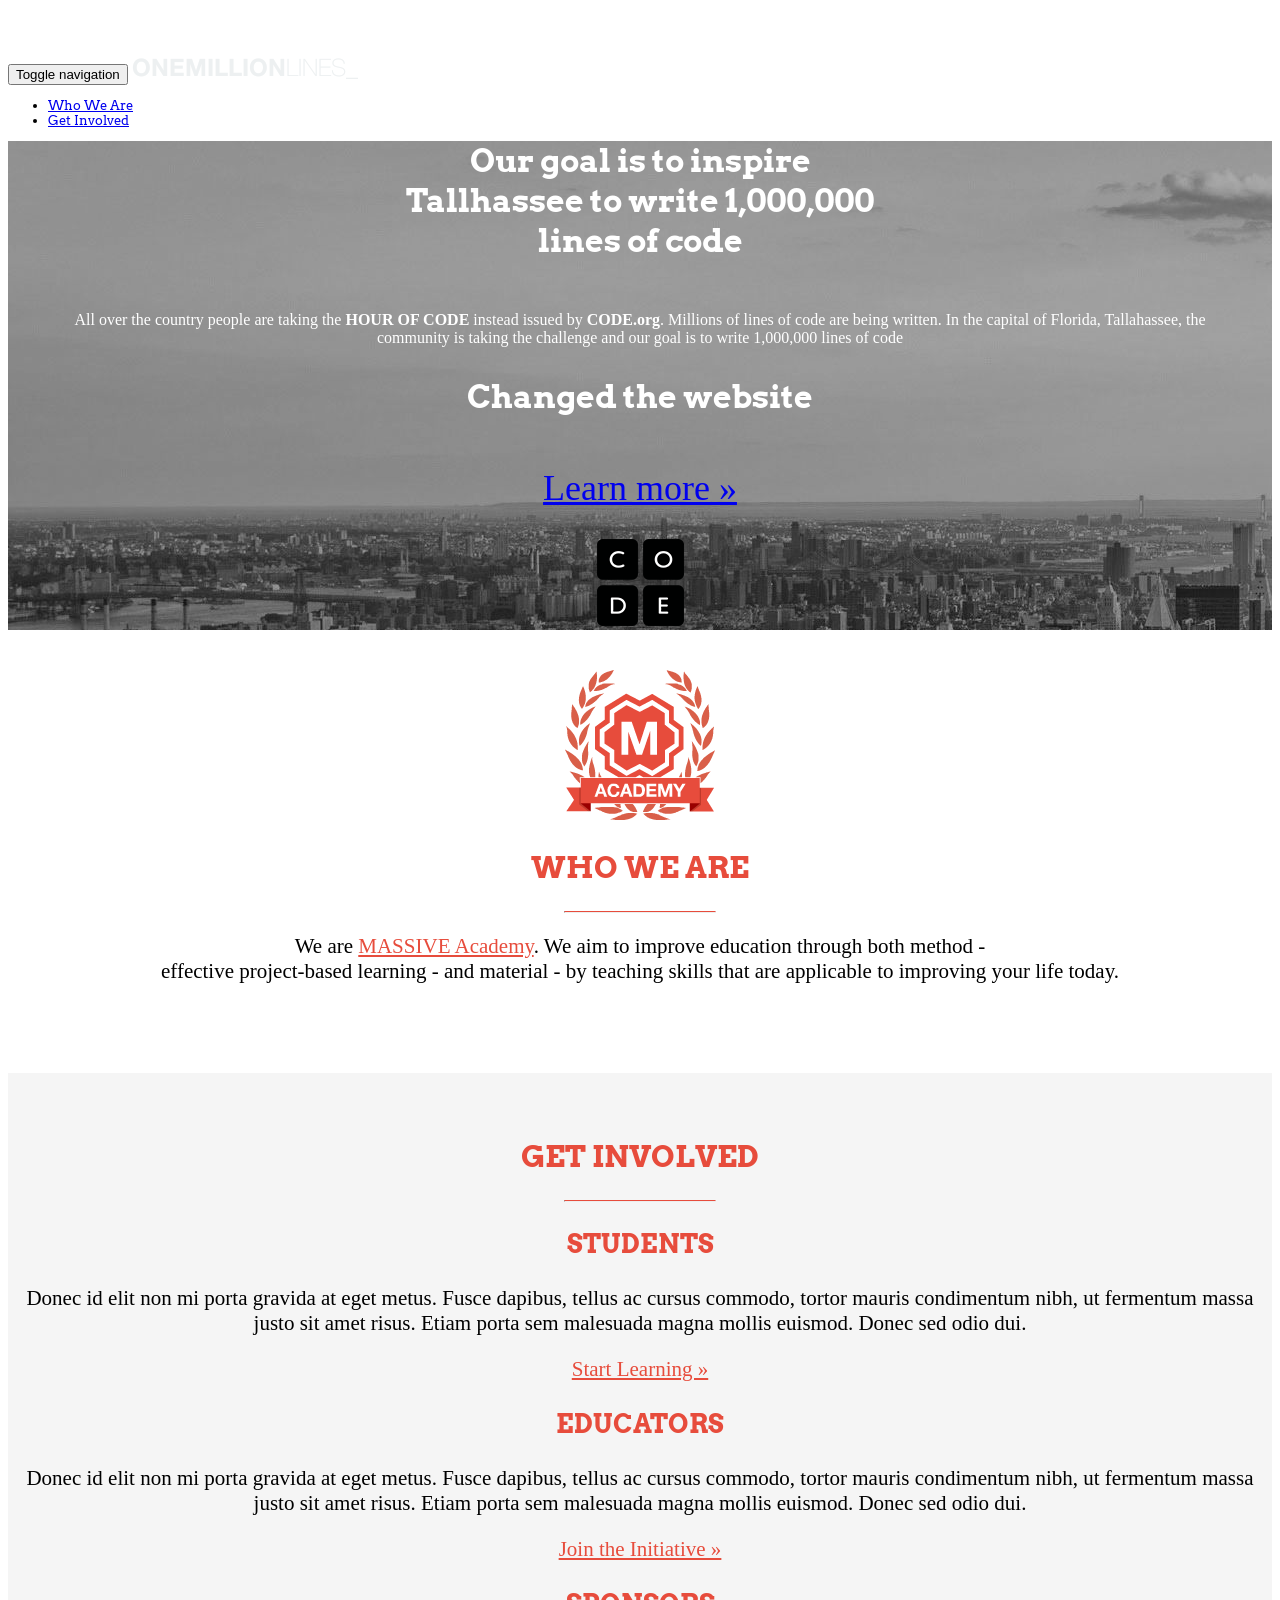
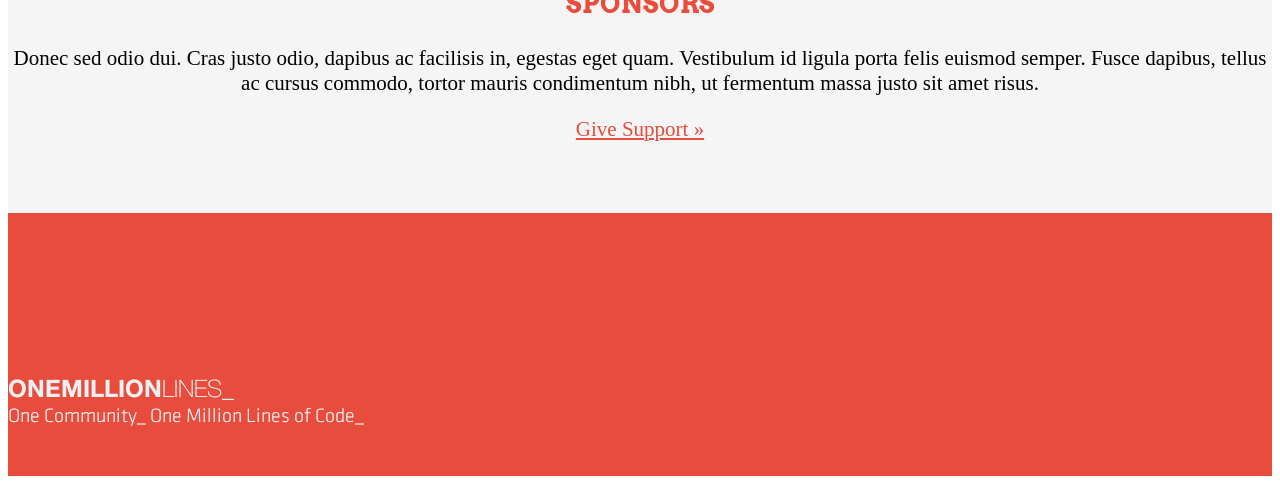
==== index.html @ 9325d583 "Changes" ====
<!DOCTYPE html>
<html lang="en">
  <head>
    <meta charset="utf-8">
    <meta http-equiv="X-UA-Compatible" content="IE=edge">
    <meta name="viewport" content="width=device-width, initial-scale=1">
    <meta name="description" content="">
    <meta name="author" content="">
    <link rel="icon" href="../../favicon.ico">

    <title>One Million Lines</title>

    <!--Google Argo Font and font awesome-->
    <link href='http://fonts.googleapis.com/css?family=Arvo' rel='stylesheet' type='text/css'>
    <link rel="stylesheet" href="fonts/font-awesome/css/font-awesome.min.css">

    <!-- Bootstrap core CSS -->
    <link href="css/bootstrap.min.css" rel="stylesheet">

    <!-- Custom styles for this template -->
    <link href="css/custom.css" rel="stylesheet">

    <!-- Just for debugging purposes. Don't actually copy these 2 lines! -->
    <!--[if lt IE 9]><script src="../../assets/js/ie8-responsive-file-warning.js"></script><![endif]-->
    <script src="../../assets/js/ie-emulation-modes-warning.js"></script>

    <!-- HTML5 shim and Respond.js for IE8 support of HTML5 elements and media queries -->
    <!--[if lt IE 9]>
      <script src="https://oss.maxcdn.com/html5shiv/3.7.2/html5shiv.min.js"></script>
      <script src="https://oss.maxcdn.com/respond/1.4.2/respond.min.js"></script>
    <![endif]-->
  </head>

  <body>

    <nav class="navbar navbar-inverse navbar-fixed-top" role="navigation">
      <div class="container">
        <div class="navbar-header">
          <button type="button" class="navbar-toggle collapsed" data-toggle="collapse" data-target="#navbar" aria-expanded="false" aria-controls="navbar">
            <span class="sr-only">Toggle navigation</span>
            <span class="icon-bar"></span>
            <span class="icon-bar"></span>
            <span class="icon-bar"></span>
          </button>
          <a class="navbar-brand" href="#"><img src="first-site-lesson-15/images/top_logo.png" alt="One Million Lines" title="One Million Lines"></a></div>
        <div id="navbar" class="collapse navbar-collapse">
          <ul class="nav navbar-nav navbar-right">
            <li><a href="#who">Who We Are</a></li>
            <li><a href="#get-involved">Get Involved</a></li>
          </ul>
        </div><!--/.nav-collapse -->
      </div>
    </nav>


    <!-- Main jumbotron for a primary marketing message or call to action -->
    <div class="jumbotron">
      <div class="container">
        <h1>Our goal is to inspire <br> Tallhassee to write 1,000,000<br>lines of code</h1>
        <p>All over the country people are taking the <strong>HOUR OF CODE</strong> instead issued by <strong>CODE.org</strong>. Millions of lines of code are being written. 
        In the capital of Florida, Tallahassee, the community is taking the challenge and our goal is to write 1,000,000 lines of code</p>
        <h1>Changed the website</h1>
        <p><a class="btn btn-danger btn-lg" href="#" role="button">Learn more &raquo;</a></p>
        <img src="first-site-lesson-15/images/code.png" title="Code.org logo" alt="Code.org">
      </div>
    </div>
    
    <div id="who">
       <div class="container homepage">
          <img src="first-site-lesson-15/images/academy_brand_med.png" title="MASSIVE Academy" alt="MASSIVE Academy">
          <h2>Who We Are</h2>
          <hr>
          <p>We are <a href="http://www.massiveacademy.us" target="_blank">MASSIVE Academy</a>. We aim to improve education through both method - <br>
          effective project-based learning - and material - by teaching skills that are applicable to improving your life today.</p>
      </div><br />
    </div>

	<div id="get-involved">
        <div class="container homepage">
              <h2>Get Involved</h2>
              <hr>
              <div class="row">
                <div class="col-md-4">
                  <span class="fa-stack fa-4x">
                  <i class="fa fa-circle fa-stack-2x"></i>
                  <i class="fa fa-user fa-stack-1x fa-inverse"></i>
                  </span>
                  <h3>Students</h3>
                  <p>Donec id elit non mi porta gravida at eget metus. Fusce dapibus, tellus ac cursus commodo, tortor mauris condimentum nibh, ut fermentum massa justo sit amet risus. Etiam porta sem malesuada magna mollis euismod. Donec sed odio dui. </p>
                  <p><a class="btn btn-default" href="#" role="button">Start Learning &raquo;</a></p>
                </div>
                <div class="col-md-4">
                <span class="fa-stack fa-4x">
                  <i class="fa fa-circle fa-stack-2x"></i>
                  <i class="fa fa-pencil fa-stack-1x fa-inverse"></i>
                  </span>
                  <h3>Educators</h3>
                  <p>Donec id elit non mi porta gravida at eget metus. Fusce dapibus, tellus ac cursus commodo, tortor mauris condimentum nibh, ut fermentum massa justo sit amet risus. Etiam porta sem malesuada magna mollis euismod. Donec sed odio dui. </p>
                  <p><a class="btn btn-default" href="#" role="button">Join the Initiative &raquo;</a></p>
               </div>
                <div class="col-md-4">
                <span class="fa-stack fa-4x">
                  <i class="fa fa-circle fa-stack-2x"></i>
                  <i class="fa fa-money fa-stack-1x fa-inverse"></i>
                  </span>
                  <h3>Sponsors</h3>
                  <p>Donec sed odio dui. Cras justo odio, dapibus ac facilisis in, egestas eget quam. Vestibulum id ligula porta felis euismod semper. Fusce dapibus, tellus ac cursus commodo, tortor mauris condimentum nibh, ut fermentum massa justo sit amet risus.</p>
                  <p><a class="btn btn-default" href="https://docs.google.com/forms/d/1rp9CtrDLzW8IUESsb8hupRP30lkW1FN0xfxFFF-8l28/viewform?usp=send_form"  target="_blank" role="button">Give Support &raquo;</a></p>
                </div>
              </div>
          </div> <!-- /container -->
      </div><!--get involved -->

      <footer>
          <div class ="container">
            <p><img src="first-site-lesson-15/images/one_million_bottom_brand.png" alt="One Community_ One Million Lines_"></p>
          </div>
      </footer>


    <!-- Bootstrap core JavaScript
    ================================================== -->
    <!-- Placed at the end of the document so the pages load faster -->
    <script src="https://ajax.googleapis.com/ajax/libs/jquery/1.11.1/jquery.min.js"></script>
    <script src="js/bootstrap.min.js"></script>
    <!-- IE10 viewport hack for Surface/desktop Windows 8 bug -->
    <script src="../../assets/js/ie10-viewport-bug-workaround.js"></script>
  </body>
</html>
---- css/custom.css ----
/* Move down content because we have a fixed navbar that is 50px tall */
body {
 	 padding-top: 50px;
}

#get-involved {
  background-color: #f5f5f5;
}

.jumbotron {
	color: white;
	text-align:center;
	background-image: url("../first-site-lesson-15/images/hero_image.jpg");
}

ul.nav, .jumbotron h1 {
	font-family: 'Arvo', courier, serif;
}

ul.nav{
	font-size: 13px;
}

.jumbotron h1{
	margin-top: 0px;
	margin-bottom: 50px;	
}

.jumbotron p{
	font-weight: 100;
	margin-bottom: 30px;
	padding: 0 50px;	
}

.btn-lg {
	font-size: 36px;
}

.homepage {
  text-align: center;
  padding-bottom: 50px;
  padding-top: 40px
}

.homepage h2, .homepage h3{
	text-transform:uppercase;
	font-family: 'Arvo', courier, serif;
	color: #e74c3c;
}

.homepage h2{
	font-size: 30px;
}

.homepage h3{
	font-size: 26px;
}

.homepage p{
	font-size: 21px;
	font-weight: 300;	
}

.homepage a {
	color: #e74c3c;	
}

.homepage hr {
	border-top: 1px solid #e74c3c;	
	width: 150px;
	margin-top: 15px;
}

.homepage a:hover {
  color: #e74c3c;
  text-decoration: none;
  opacity: .8;
}

footer {
  background-color: #e74c3c;
  padding-top: 150px;
  padding-bottom: 30px;
}

/* Responsive Styling */
@media (max-width: 1199px) {
  .jumbotron h1 {
    font-size: 56px;
    padding: 30px;
  }
}
@media (max-width: 991px) {
  .jumbotron h1 {
    font-size: 44px;
  }
  .jumbotron p {
    padding: 0 10px;
  }
  #get-involved .col-md-4 {
    padding-top: 20px;
    padding-bottom: 20px;
  }
}
@media (max-width: 767px) {
  .jumbotron h1 {
    font-size: 24px;
  }
  .jumbotron p {
    font-size: 16px;
    padding: 0;
  }
  .btn-lg {
    font-size: 18px;
  }
  .homepage p {
    font-size: 18px;
  }
  footer img {
    width: 80%;
  }
}
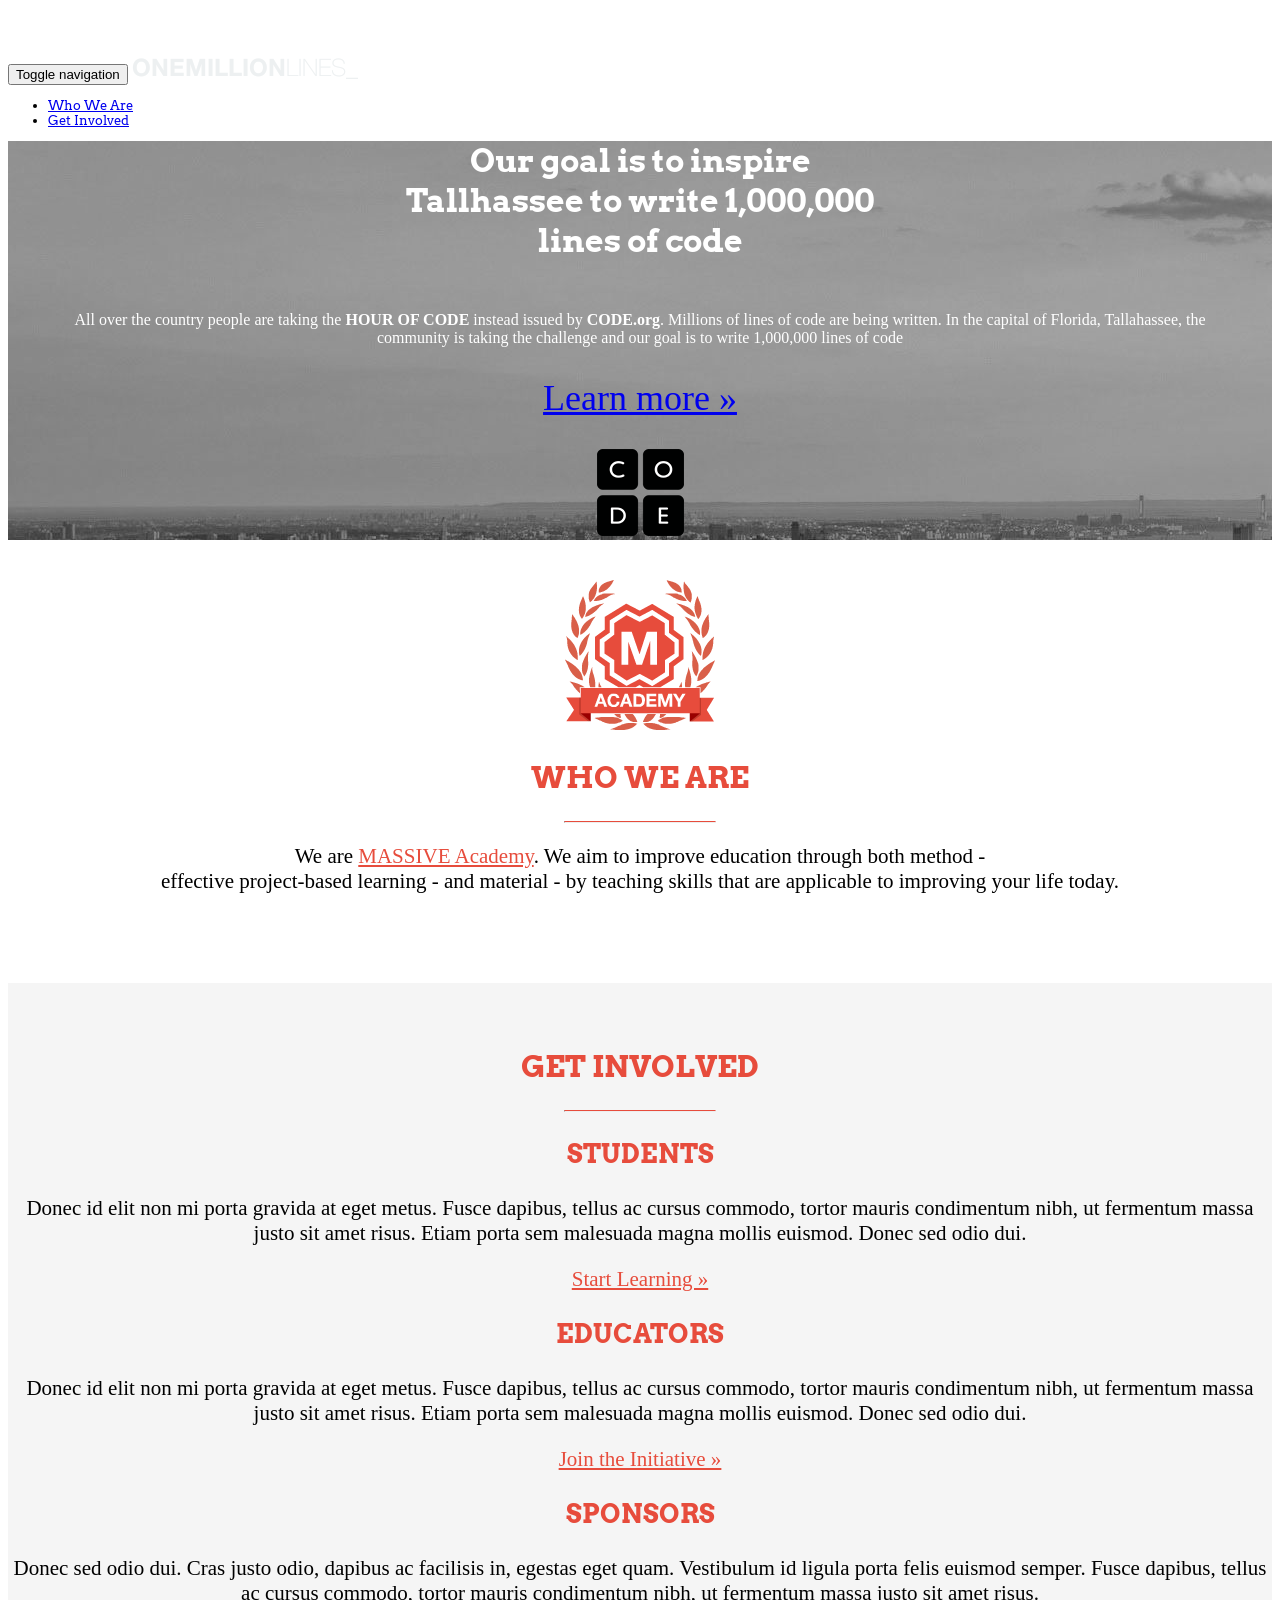
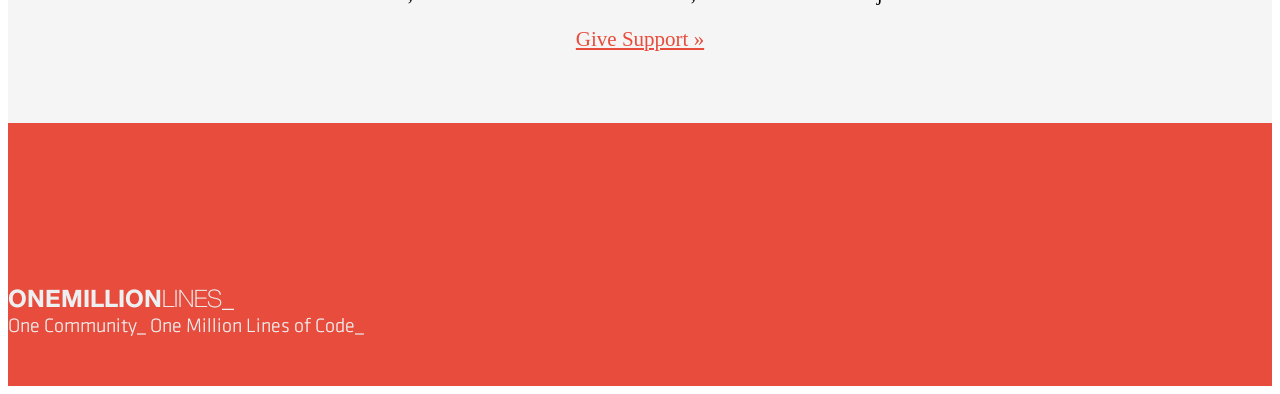
==== commit 1871b993: "Back to Before" ====
--- a/index.html
+++ b/index.html
@@ -60,7 +60,6 @@
         <h1>Our goal is to inspire <br> Tallhassee to write 1,000,000<br>lines of code</h1>
         <p>All over the country people are taking the <strong>HOUR OF CODE</strong> instead issued by <strong>CODE.org</strong>. Millions of lines of code are being written. 
         In the capital of Florida, Tallahassee, the community is taking the challenge and our goal is to write 1,000,000 lines of code</p>
-        <h1>Changed the website</h1>
         <p><a class="btn btn-danger btn-lg" href="#" role="button">Learn more &raquo;</a></p>
         <img src="first-site-lesson-15/images/code.png" title="Code.org logo" alt="Code.org">
       </div>
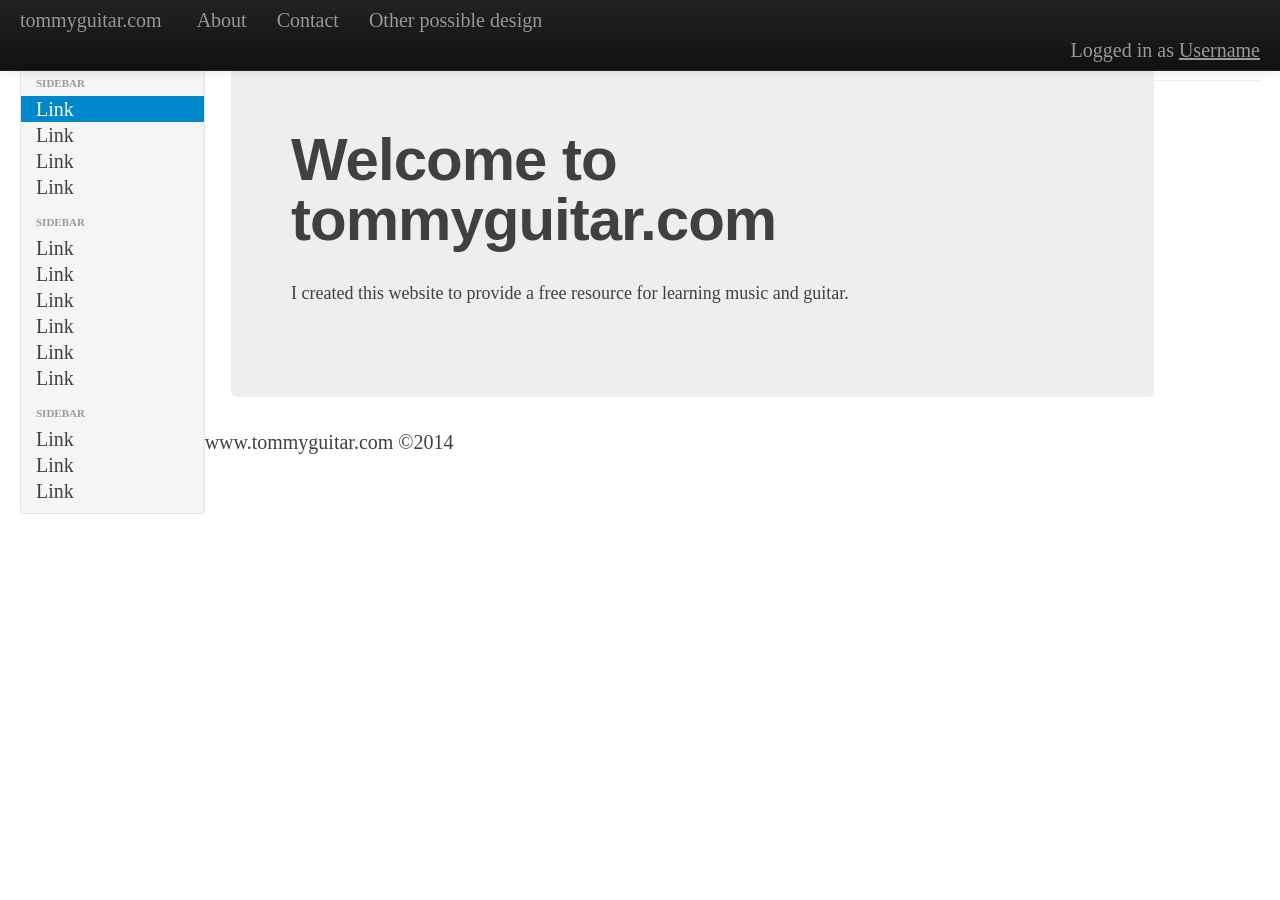
==== commit 3a352cb2: "changed to html to see if it will load" ====
--- a/index.html
+++ b/index.html
@@ -3,127 +3,166 @@
 <html lang="en">
   <head>
     <meta charset="utf-8">
-    <meta http-equiv="X-UA-Compatible" content="IE=edge">
-    <meta name="viewport" content="width=device-width, initial-scale=1">
+    <title>Tommy Guitar</title>
+    <meta name="viewport" content="width=device-width, initial-scale=1.0">
     <meta name="description" content="">
     <meta name="author" content="">
-    <link rel="icon" href="../../favicon.ico">
 
-    <title>One Million Lines</title>
-
-    <!--Google Argo Font and font awesome-->
-    <link href='http://fonts.googleapis.com/css?family=Arvo' rel='stylesheet' type='text/css'>
-    <link rel="stylesheet" href="fonts/font-awesome/css/font-awesome.min.css">
-
-    <!-- Bootstrap core CSS -->
-    <link href="css/bootstrap.min.css" rel="stylesheet">
-
-    <!-- Custom styles for this template -->
+    <!-- Le styles -->
+    <link href="css/bootstrap.css" rel="stylesheet">
+    <link href="css/clean-blog.min.css" rel="stylesheet">
+    <link href="css/bootstrap-responsive.css" rel="stylesheet">
     <link href="css/custom.css" rel="stylesheet">
 
-    <!-- Just for debugging purposes. Don't actually copy these 2 lines! -->
-    <!--[if lt IE 9]><script src="../../assets/js/ie8-responsive-file-warning.js"></script><![endif]-->
-    <script src="../../assets/js/ie-emulation-modes-warning.js"></script>
+    <!-- HTML5 shim, for IE6-8 support of HTML5 elements -->
+    <!--[if lt IE 9]>
+      <script src="../assets/js/html5shiv.js"></script>
+    <![endif]-->
 
-    <!-- HTML5 shim and Respond.js for IE8 support of HTML5 elements and media queries -->
-    <!--[if lt IE 9]>
-      <script src="https://oss.maxcdn.com/html5shiv/3.7.2/html5shiv.min.js"></script>
-      <script src="https://oss.maxcdn.com/respond/1.4.2/respond.min.js"></script>
-    <![endif]-->
+    <!-- Fav and touch icons -->
+    <link rel="apple-touch-icon-precomposed" sizes="144x144" href="http://getbootstrap.com/2.3.2/assets/ico/apple-touch-icon-144-precomposed.png">
+    <link rel="apple-touch-icon-precomposed" sizes="114x114" href="http://getbootstrap.com/2.3.2/assets/ico/apple-touch-icon-114-precomposed.png">
+      <link rel="apple-touch-icon-precomposed" sizes="72x72" href="http://getbootstrap.com/2.3.2/assets/ico/apple-touch-icon-72-precomposed.png">
+                    <link rel="apple-touch-icon-precomposed" href="http://getbootstrap.com/2.3.2/assets/ico/apple-touch-icon-57-precomposed.png">
+                                   <link rel="shortcut icon" href="http://getbootstrap.com/2.3.2/assets/ico/favicon.png">
   </head>
 
   <body>
-
-    <nav class="navbar navbar-inverse navbar-fixed-top" role="navigation">
-      <div class="container">
-        <div class="navbar-header">
-          <button type="button" class="navbar-toggle collapsed" data-toggle="collapse" data-target="#navbar" aria-expanded="false" aria-controls="navbar">
-            <span class="sr-only">Toggle navigation</span>
+  
+    <div class="navbar navbar-inverse navbar-fixed-top">
+      <div class="navbar-inner">
+        <div class="container-fluid">
+          <button type="button" class="btn btn-navbar" data-toggle="collapse" data-target=".nav-collapse">
             <span class="icon-bar"></span>
             <span class="icon-bar"></span>
             <span class="icon-bar"></span>
           </button>
-          <a class="navbar-brand" href="#"><img src="first-site-lesson-15/images/top_logo.png" alt="One Million Lines" title="One Million Lines"></a></div>
-        <div id="navbar" class="collapse navbar-collapse">
-          <ul class="nav navbar-nav navbar-right">
-            <li><a href="#who">Who We Are</a></li>
-            <li><a href="#get-involved">Get Involved</a></li>
-          </ul>
-        </div><!--/.nav-collapse -->
-      </div>
-    </nav>
-
-
-    <!-- Main jumbotron for a primary marketing message or call to action -->
-    <div class="jumbotron">
-      <div class="container">
-        <h1>Our goal is to inspire <br> Tallhassee to write 1,000,000<br>lines of code</h1>
-        <p>All over the country people are taking the <strong>HOUR OF CODE</strong> instead issued by <strong>CODE.org</strong>. Millions of lines of code are being written. 
-        In the capital of Florida, Tallahassee, the community is taking the challenge and our goal is to write 1,000,000 lines of code</p>
-        <p><a class="btn btn-danger btn-lg" href="#" role="button">Learn more &raquo;</a></p>
-        <img src="first-site-lesson-15/images/code.png" title="Code.org logo" alt="Code.org">
+          <a class="brand" class="active" href="index.php">tommyguitar.com</a>
+          <div class="nav-collapse collapse navbar-nav navbar-right">
+            <p class="navbar-text pull-right">
+              Logged in as <a href="#" class="navbar-link">Username</a>
+            </p>
+            <ul class="nav">
+              <li><a href="#who">About</a></li>
+              <li><a href="#contact">Contact</a></li>
+              <li><a href="template.php">Other possible design</a></li>
+            </ul>
+          </div><!--/.nav-collapse -->
+        </div>
       </div>
     </div>
-    
-    <div id="who">
-       <div class="container homepage">
-          <img src="first-site-lesson-15/images/academy_brand_med.png" title="MASSIVE Academy" alt="MASSIVE Academy">
-          <h2>Who We Are</h2>
-          <hr>
-          <p>We are <a href="http://www.massiveacademy.us" target="_blank">MASSIVE Academy</a>. We aim to improve education through both method - <br>
-          effective project-based learning - and material - by teaching skills that are applicable to improving your life today.</p>
-      </div><br />
-    </div>
 
-	<div id="get-involved">
-        <div class="container homepage">
-              <h2>Get Involved</h2>
-              <hr>
-              <div class="row">
-                <div class="col-md-4">
-                  <span class="fa-stack fa-4x">
-                  <i class="fa fa-circle fa-stack-2x"></i>
-                  <i class="fa fa-user fa-stack-1x fa-inverse"></i>
-                  </span>
-                  <h3>Students</h3>
-                  <p>Donec id elit non mi porta gravida at eget metus. Fusce dapibus, tellus ac cursus commodo, tortor mauris condimentum nibh, ut fermentum massa justo sit amet risus. Etiam porta sem malesuada magna mollis euismod. Donec sed odio dui. </p>
-                  <p><a class="btn btn-default" href="#" role="button">Start Learning &raquo;</a></p>
+<div class="custom-container">
+    <div class="container-fluid">
+      <div class="row-fluid">
+        <div class="span2">
+          <div class="well sidebar-nav">
+            <ul class="nav nav-list">
+              <li class="nav-header">Sidebar</li>
+              <li class="active"><a href="#">Link</a></li>
+              <li><a href="#">Link</a></li>
+              <li><a href="#">Link</a></li>
+              <li><a href="#">Link</a></li>
+              <li class="nav-header">Sidebar</li>
+              <li><a href="#">Link</a></li>
+              <li><a href="#">Link</a></li>
+              <li><a href="#">Link</a></li>
+              <li><a href="#">Link</a></li>
+              <li><a href="#">Link</a></li>
+              <li><a href="#">Link</a></li>
+              <li class="nav-header">Sidebar</li>
+              <li><a href="#">Link</a></li>
+              <li><a href="#">Link</a></li>
+              <li><a href="#">Link</a></li>
+            </ul>
+          </div><!--/.well -->
+        </div><!--/span-->
+        
+        <!-- Page Header -->
+    <!-- Set your background image for this header on the line below. -->
+    <!--<header class="intro-header" style="background-image: url('http://blog.khoobsurati.com/wp-content/uploads/2014/05/bg.jpg')">
+        <div class="container">
+            <div class="row">
+                <div class="col-lg-8 col-lg-offset-2 col-md-10 col-md-offset-1">
+                    <div class="site-heading">
+                        <h1>Welcome to tommyguitar.com</h1>
+                        <hr class="small">
+                        <span class="subheading">A Clean Blog Theme by Start Bootstrap</span>
+                    </div>
                 </div>
-                <div class="col-md-4">
-                <span class="fa-stack fa-4x">
-                  <i class="fa fa-circle fa-stack-2x"></i>
-                  <i class="fa fa-pencil fa-stack-1x fa-inverse"></i>
-                  </span>
-                  <h3>Educators</h3>
-                  <p>Donec id elit non mi porta gravida at eget metus. Fusce dapibus, tellus ac cursus commodo, tortor mauris condimentum nibh, ut fermentum massa justo sit amet risus. Etiam porta sem malesuada magna mollis euismod. Donec sed odio dui. </p>
-                  <p><a class="btn btn-default" href="#" role="button">Join the Initiative &raquo;</a></p>
-               </div>
-                <div class="col-md-4">
-                <span class="fa-stack fa-4x">
-                  <i class="fa fa-circle fa-stack-2x"></i>
-                  <i class="fa fa-money fa-stack-1x fa-inverse"></i>
-                  </span>
-                  <h3>Sponsors</h3>
-                  <p>Donec sed odio dui. Cras justo odio, dapibus ac facilisis in, egestas eget quam. Vestibulum id ligula porta felis euismod semper. Fusce dapibus, tellus ac cursus commodo, tortor mauris condimentum nibh, ut fermentum massa justo sit amet risus.</p>
-                  <p><a class="btn btn-default" href="https://docs.google.com/forms/d/1rp9CtrDLzW8IUESsb8hupRP30lkW1FN0xfxFFF-8l28/viewform?usp=send_form"  target="_blank" role="button">Give Support &raquo;</a></p>
-                </div>
-              </div>
-          </div> <!-- /container -->
-      </div><!--get involved -->
+            </div>
+        </div>
+    </header>-->
+        <div class="span9">
+          <div class="hero-unit" class = "header">
+            <h1>Welcome to tommyguitar.com</h1>
+            <p>I created this website to provide a free resource for learning music and guitar.</p>
+            <!--<p><a href="#" class="btn btn-primary btn-large">Learn more &raquo;</a></p>-->
+          </div>
+
+<!--          
+          <div class="row-fluid">
+            <div class="span4">
+              <h2>Heading</h2>
+              <p>Donec id elit non mi porta gravida at eget metus. Fusce dapibus, tellus ac cursus commodo, tortor mauris condimentum nibh, ut fermentum massa justo sit amet risus. Etiam porta sem malesuada magna mollis euismod. Donec sed odio dui. </p>
+              <p><a class="btn" href="#">View details &raquo;</a></p>
+            </div><!--/span-->
+<!--            <div class="span4">
+              <h2>Heading</h2>
+              <p>Donec id elit non mi porta gravida at eget metus. Fusce dapibus, tellus ac cursus commodo, tortor mauris condimentum nibh, ut fermentum massa justo sit amet risus. Etiam porta sem malesuada magna mollis euismod. Donec sed odio dui. </p>
+              <p><a class="btn" href="#">View details &raquo;</a></p>
+            </div><!--/span-->
+<!--            <div class="span4">
+              <h2>Heading</h2>
+              <p>Donec id elit non mi porta gravida at eget metus. Fusce dapibus, tellus ac cursus commodo, tortor mauris condimentum nibh, ut fermentum massa justo sit amet risus. Etiam porta sem malesuada magna mollis euismod. Donec sed odio dui. </p>
+              <p><a class="btn" href="#">View details &raquo;</a></p>
+            </div><!--/span-->
+  <!--      </div><!--/row-->
+ <!--         <div class="row-fluid">
+            <div class="span4">
+              <h2>Heading</h2>
+              <p>Donec id elit non mi porta gravida at eget metus. Fusce dapibus, tellus ac cursus commodo, tortor mauris condimentum nibh, ut fermentum massa justo sit amet risus. Etiam porta sem malesuada magna mollis euismod. Donec sed odio dui. </p>
+              <p><a class="btn" href="#">View details &raquo;</a></p>
+            </div><!--/span-->
+<!--             <div class="span4">
+              <h2>Heading</h2>
+              <p>Donec id elit non mi porta gravida at eget metus. Fusce dapibus, tellus ac cursus commodo, tortor mauris condimentum nibh, ut fermentum massa justo sit amet risus. Etiam porta sem malesuada magna mollis euismod. Donec sed odio dui. </p>
+              <p><a class="btn" href="#">View details &raquo;</a></p>
+            </div><!--/span-->
+<!--             <div class="span4">
+              <h2>Heading</h2>
+              <p>Donec id elit non mi porta gravida at eget metus. Fusce dapibus, tellus ac cursus commodo, tortor mauris condimentum nibh, ut fermentum massa justo sit amet risus. Etiam porta sem malesuada magna mollis euismod. Donec sed odio dui. </p>
+              <p><a class="btn" href="#">View details &raquo;</a></p>
+            </div><!--/span-->
+<!--           </div><!--/row-->
+<!--         </div><!--/span-->
+ <!--      </div><!--/row-->
+</div><!--custom-container-->
+
+      <hr>
 
       <footer>
-          <div class ="container">
-            <p><img src="first-site-lesson-15/images/one_million_bottom_brand.png" alt="One Community_ One Million Lines_"></p>
-          </div>
+        <p>www.tommyguitar.com &copy;2014</p>
       </footer>
 
+    </div><!--/.fluid-container-->
 
-    <!-- Bootstrap core JavaScript
+    <!-- Le javascript
     ================================================== -->
     <!-- Placed at the end of the document so the pages load faster -->
-    <script src="https://ajax.googleapis.com/ajax/libs/jquery/1.11.1/jquery.min.js"></script>
-    <script src="js/bootstrap.min.js"></script>
-    <!-- IE10 viewport hack for Surface/desktop Windows 8 bug -->
-    <script src="../../assets/js/ie10-viewport-bug-workaround.js"></script>
+    <script src="js/jquery.js"></script>
+    <script src="js/bootstrap-transition.js"></script>
+    <script src="js/bootstrap-alert.js"></script>
+    <script src="js/bootstrap-modal.js"></script>
+    <script src="js/bootstrap-dropdown.js"></script>
+    <script src="js/bootstrap-scrollspy.js"></script>
+    <script src="js/bootstrap-tab.js"></script>
+    <script src="js/bootstrap-tooltip.js"></script>
+    <script src="js/bootstrap-popover.js"></script>
+    <script src="js/bootstrap-button.js"></script>
+    <script src="js/bootstrap-collapse.js"></script>
+    <script src="js/bootstrap-carousel.js"></script>
+    <script src="js/bootstrap-typeahead.js"></script>
+
   </body>
 </html>
--- a/css/clean-blog.min.css
+++ b/css/clean-blog.min.css
@@ -0,0 +1,9 @@
+@charset "UTF-8";
+/*!
+ * Clean Blog v1.0.0 (http://startbootstrap.com)
+ * Copyright 2014 Start Bootstrap
+ * Licensed under Apache 2.0 (https://github.com/IronSummitMedia/startbootstrap/blob/gh-pages/LICENSE)
+ */
+
+body{font-family:Lora,'Times New Roman',serif;font-size:20px;color:#404040}p{line-height:1.5;margin:30px 0}p a{text-decoration:underline}h1,h2,h3,h4,h5,h6{font-family:'Open Sans','Helvetica Neue',Helvetica,Arial,sans-serif;font-weight:800}a{color:#404040}a:hover,a:focus{color:#0085a1}a img:hover,a img:focus{cursor:zoom-in}blockquote{color:gray;font-style:italic}hr.small{max-width:100px;margin:15px auto;border-width:4px;border-color:#fff}.navbar-custom{position:absolute;top:0;left:0;width:100%;z-index:3;font-family:'Open Sans','Helvetica Neue',Helvetica,Arial,sans-serif}.navbar-custom .navbar-brand{font-weight:800}.navbar-custom .nav li a{text-transform:uppercase;font-size:12px;font-weight:800;letter-spacing:1px}@media only screen and (min-width:768px){.navbar-custom{background:0 0;border-bottom:1px solid transparent}.navbar-custom .navbar-brand{color:#fff;padding:20px}.navbar-custom .navbar-brand:hover,.navbar-custom .navbar-brand:focus{color:rgba(255,255,255,.8)}.navbar-custom .nav li a{color:#fff;padding:20px}.navbar-custom .nav li a:hover,.navbar-custom .nav li a:focus{color:rgba(255,255,255,.8)}}@media only screen and (min-width:1170px){.navbar-custom{-webkit-transition:background-color .3s;-moz-transition:background-color .3s;transition:background-color .3s;-webkit-transform:translate3d(0,0,0);-moz-transform:translate3d(0,0,0);-ms-transform:translate3d(0,0,0);-o-transform:translate3d(0,0,0);transform:translate3d(0,0,0);-webkit-backface-visibility:hidden;backface-visibility:hidden}.navbar-custom.is-fixed{position:fixed;top:-61px;background-color:rgba(255,255,255,.9);border-bottom:1px solid #f2f2f2;-webkit-transition:-webkit-transform .3s;-moz-transition:-moz-transform .3s;transition:transform .3s}.navbar-custom.is-fixed .navbar-brand{color:#404040}.navbar-custom.is-fixed .navbar-brand:hover,.navbar-custom.is-fixed .navbar-brand:focus{color:#0085a1}.navbar-custom.is-fixed .nav li a{color:#404040}.navbar-custom.is-fixed .nav li a:hover,.navbar-custom.is-fixed .nav li a:focus{color:#0085a1}.navbar-custom.is-visible{-webkit-transform:translate3d(0,100%,0);-moz-transform:translate3d(0,100%,0);-ms-transform:translate3d(0,100%,0);-o-transform:translate3d(0,100%,0);transform:translate3d(0,100%,0)}}.intro-header{background-color:gray;background:no-repeat center center;background-attachment:scroll;-webkit-background-size:cover;-moz-background-size:cover;background-size:cover;-o-background-size:cover;margin-bottom:50px}.intro-header .site-heading,.intro-header .post-heading,.intro-header .page-heading{padding:100px 0 50px;color:#fff}@media only screen and (min-width:768px){.intro-header .site-heading,.intro-header .post-heading,.intro-header .page-heading{padding:150px 0}}.intro-header .site-heading,.intro-header .page-heading{text-align:center}.intro-header .site-heading h1,.intro-header .page-heading h1{margin-top:0;font-size:50px}.intro-header .site-heading .subheading,.intro-header .page-heading .subheading{font-size:24px;line-height:1.1,display:block;font-family:'Open Sans','Helvetica Neue',Helvetica,Arial,sans-serif;font-weight:300;margin:10px 0 0}@media only screen and (min-width:768px){.intro-header .site-heading h1,.intro-header .page-heading h1{font-size:80px}}.intro-header .post-heading h1{font-size:35px}.intro-header .post-heading .subheading,.intro-header .post-heading .meta{line-height:1.1;display:block}.intro-header .post-heading .subheading{font-family:'Open Sans','Helvetica Neue',Helvetica,Arial,sans-serif;font-size:24px;margin:10px 0 30px;font-weight:600}.intro-header .post-heading .meta{font-family:Lora,'Times New Roman',serif;font-style:italic;font-weight:300;font-size:20px}.intro-header .post-heading .meta a{color:#fff}@media only screen and (min-width:768px){.intro-header .post-heading h1{font-size:55px}.intro-header .post-heading .subheading{font-size:30px}}.post-preview>a{color:#404040}.post-preview>a:hover,.post-preview>a:focus{text-decoration:none;color:#0085a1}.post-preview>a>.post-title{font-size:30px;margin-top:30px;margin-bottom:10px}.post-preview>a>.post-subtitle{margin:0;font-weight:300;margin-bottom:10px}.post-preview>.post-meta{color:gray;font-size:18px;font-style:italic;margin-top:0}.post-preview>.post-meta>a{text-decoration:none;color:#404040}.post-preview>.post-meta>a:hover,.post-preview>.post-meta>a:focus{color:#0085a1;text-decoration:underline}@media only screen and (min-width:768px){.post-preview>a>.post-title{font-size:36px}}.section-heading{font-size:36px;margin-top:60px;font-weight:700}.caption{text-align:center;font-size:14px;padding:10px;font-style:italic;margin:0;display:block;border-bottom-right-radius:5px;border-bottom-left-radius:5px}footer{padding:50px 0 65px}footer .list-inline{margin:0;padding:0}footer .copyright{font-size:14px;text-align:center;margin-bottom:0}.floating-label-form-group{font-size:14px;position:relative;margin-bottom:0;padding-bottom:.5em;border-bottom:1px solid #eee}.floating-label-form-group input,.floating-label-form-group textarea{z-index:1;position:relative;padding-right:0;padding-left:0;border:none;border-radius:0;font-size:1.5em;background:0 0;box-shadow:none!important;resize:none}.floating-label-form-group label{display:block;z-index:0;position:relative;top:2em;margin:0;font-size:.85em;line-height:1.764705882em;vertical-align:middle;vertical-align:baseline;opacity:0;-webkit-transition:top .3s ease,opacity .3s ease;-moz-transition:top .3s ease,opacity .3s ease;-ms-transition:top .3s ease,opacity .3s ease;transition:top .3s ease,opacity .3s ease}.floating-label-form-group::not(:first-child){padding-left:14px;border-left:1px solid #eee}.floating-label-form-group-with-value label{top:0;opacity:1}.floating-label-form-group-with-focus label{color:#0085a1}form .row:first-child .floating-label-form-group{border-top:1px solid #eee}.btn{font-family:'Open Sans','Helvetica Neue',Helvetica,Arial,sans-serif;text-transform:uppercase;font-size:14px;font-weight:800;letter-spacing:1px;border-radius:0;padding:15px 25px}.btn-lg{font-size:16px;padding:25px 35px}.btn-default:hover,.btn-default:focus{background-color:#0085a1;border:1px solid #0085a1;color:#fff}.pager{margin:20px 0 0}.pager li>a,.pager li>span{font-family:'Open Sans','Helvetica Neue',Helvetica,Arial,sans-serif;text-transform:uppercase;font-size:14px;font-weight:800;letter-spacing:1px;padding:15px 25px;background-color:#fff;border-radius:0}.pager li>a:hover,.pager li>a:focus{color:#fff;background-color:#0085a1;border:1px solid #0085a1}.pager .disabled>a,.pager .disabled>a:hover,.pager .disabled>a:focus,.pager .disabled>span{color:gray;background-color:#404040;cursor:not-allowed}::-moz-selection{color:#fff;text-shadow:none;background:#0085a1}::selection{color:#fff;text-shadow:none;background:#0085a1}img::selection{color:#fff;background:0 0}img::-moz-selection{color:#fff;background:0 0}body{webkit-tap-highlight-color:#0085a1}/* CSS Document */
+
--- a/css/custom.css
+++ b/css/custom.css
@@ -1,39 +1,44 @@
-/* Move down content because we have a fixed navbar that is 50px tall */
 body {
- 	 padding-top: 50px;
+	padding-top: 60px;
+	padding-bottom: 40px;
 }
 
-#get-involved {
-  background-color: #f5f5f5;
+.sidebar-nav {
+	padding: 9px 0;
 }
 
-.jumbotron {
-	color: white;
-	text-align:center;
-	background-image: url("../first-site-lesson-15/images/hero_image.jpg");
+@media (max-width: 980px) {
+/* Enable use of floated navbar text */
+	.navbar-text.pull-right {
+		float: none;
+		padding-left: 5px;
+		padding-right: 5px;
+	}
 }
 
-ul.nav, .jumbotron h1 {
-	font-family: 'Arvo', courier, serif;
+/* for editing the colors of the top menu, the bottom background image is the most important
+.navbar-inverse .navbar-inner {
+  background-color: #AFEEEE;
+  background-image: -moz-linear-gradient(top, #AFEEEE, #AFEEEE);
+  background-image: -webkit-gradient(linear, 0 0, 0 100%, from(#AFEEEE), to(#AFEEEE));
+  background-image: -webkit-linear-gradient(top, #AFEEEE, #AFEEEE);
+  background-image: -o-linear-gradient(top, #AFEEEE, #AFEEEE);
+  background-image: linear-gradient(to bottom, #AFEEEE, #AFEEEE);
+  background-repeat: repeat-x;
+  border-color: white;
+  filter: progid:DXImageTransform.Microsoft.gradient(startColorstr='#ff222222', endColorstr='#ff111111', GradientType=0);
+}*/
+
+
+.custom-container {
+	margin-left: 0px;
+	margin-right: 0px;	
+	/*background-image: url("../images/hero_image.jpg");*/
 }
 
-ul.nav{
-	font-size: 13px;
-}
-
-.jumbotron h1{
-	margin-top: 0px;
-	margin-bottom: 50px;	
-}
-
-.jumbotron p{
-	font-weight: 100;
-	margin-bottom: 30px;
-	padding: 0 50px;	
-}
-
-.btn-lg {
-	font-size: 36px;
+.header {
+	text-align:center;
+	/*background-image: url("../first-site-lesson-15/images/hero_image.jpg");*/	
 }
 
 .homepage {
@@ -66,6 +71,7 @@
 }
 
 .homepage hr {
+	text-align: center;
 	border-top: 1px solid #e74c3c;	
 	width: 150px;
 	margin-top: 15px;
@@ -76,47 +82,3 @@
   text-decoration: none;
   opacity: .8;
 }
-
-footer {
-  background-color: #e74c3c;
-  padding-top: 150px;
-  padding-bottom: 30px;
-}
-
-/* Responsive Styling */
-@media (max-width: 1199px) {
-  .jumbotron h1 {
-    font-size: 56px;
-    padding: 30px;
-  }
-}
-@media (max-width: 991px) {
-  .jumbotron h1 {
-    font-size: 44px;
-  }
-  .jumbotron p {
-    padding: 0 10px;
-  }
-  #get-involved .col-md-4 {
-    padding-top: 20px;
-    padding-bottom: 20px;
-  }
-}
-@media (max-width: 767px) {
-  .jumbotron h1 {
-    font-size: 24px;
-  }
-  .jumbotron p {
-    font-size: 16px;
-    padding: 0;
-  }
-  .btn-lg {
-    font-size: 18px;
-  }
-  .homepage p {
-    font-size: 18px;
-  }
-  footer img {
-    width: 80%;
-  }
-}
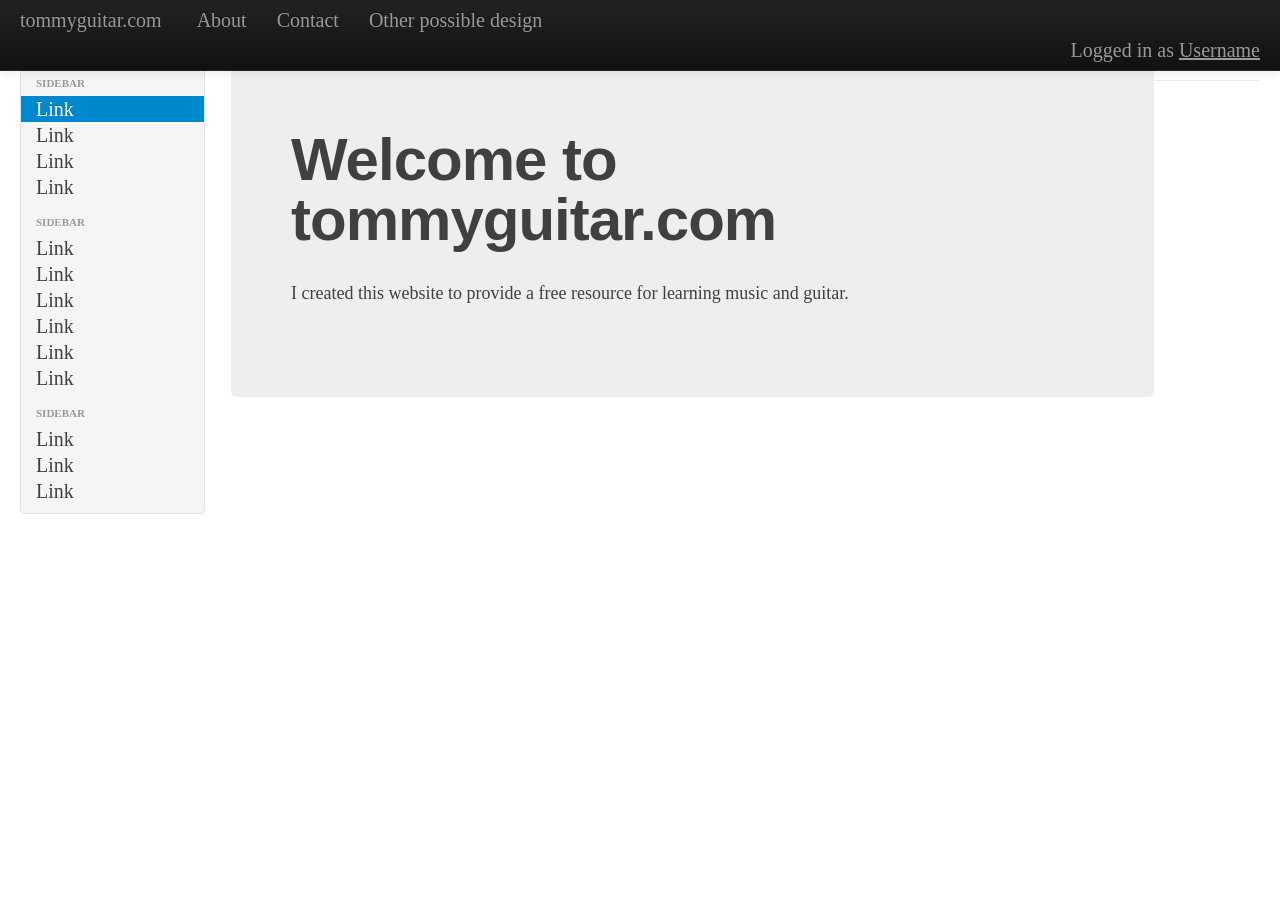
==== commit 1125e734: "commented out footer" ====
--- a/index.html
+++ b/index.html
@@ -45,7 +45,7 @@
             <ul class="nav">
               <li><a href="#who">About</a></li>
               <li><a href="#contact">Contact</a></li>
-              <li><a href="template.php">Other possible design</a></li>
+              <li><a href="template.html">Other possible design</a></li>
             </ul>
           </div><!--/.nav-collapse -->
         </div>
@@ -141,9 +141,9 @@
 
       <hr>
 
-      <footer>
+ <!--     <footer>
         <p>www.tommyguitar.com &copy;2014</p>
-      </footer>
+      </footer>-->
 
     </div><!--/.fluid-container-->
 
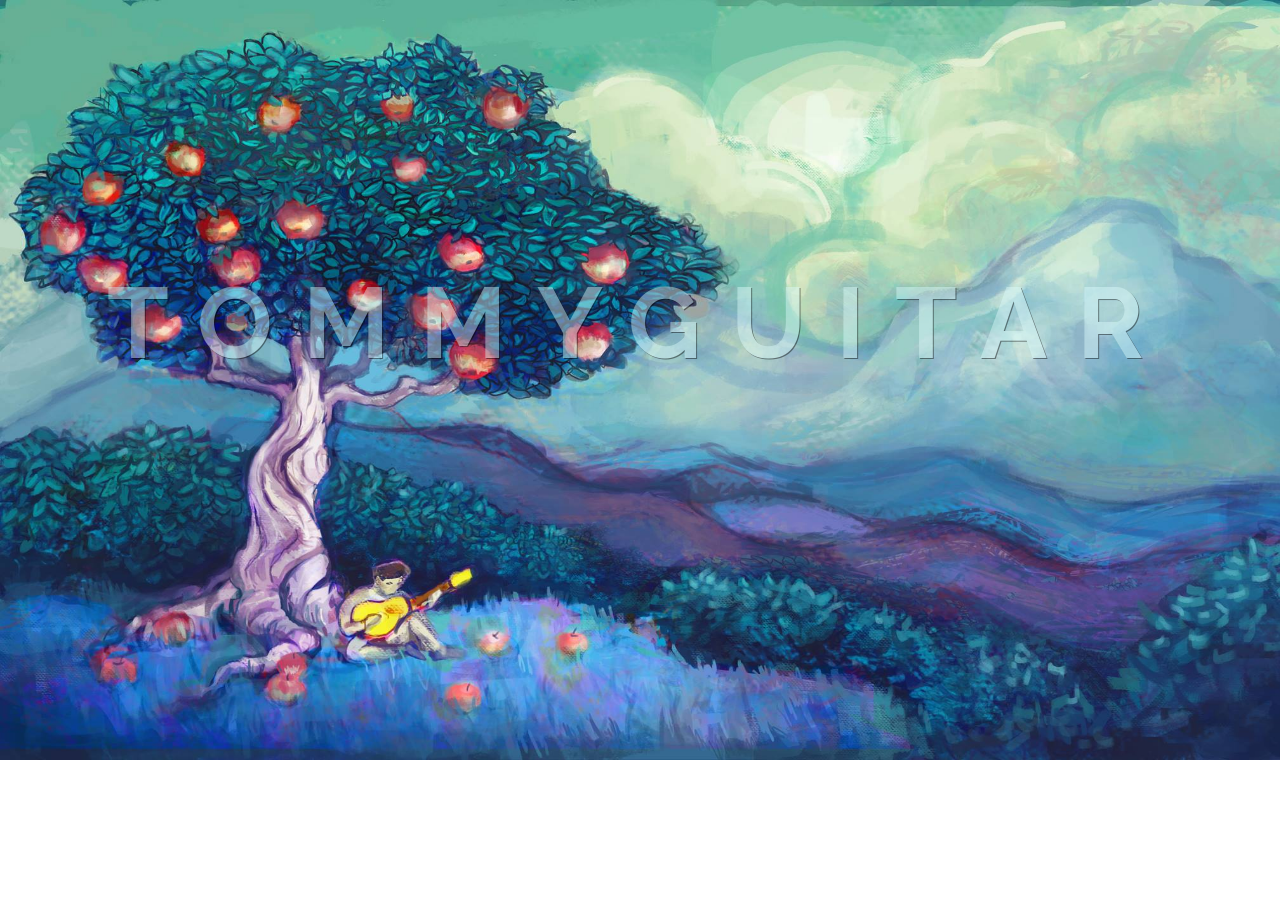
==== commit d37fb244: "Complete Website Makeover Complete website makeover" ====
--- a/index.html
+++ b/index.html
@@ -1,168 +1,45 @@
+<!DOCTYPE html>
+<html>
+<head>
+        <meta http-equiv="content-type" content="text/html; charset=UTF-8"> 
+        <meta charset="utf-8">
+ 
+         <title>TOMMYGUITAR</title>
+        
+        <link href="css/bootstrap.min.css" rel="stylesheet">
+    
+        
+        <link href="css/custom.css" rel="stylesheet">
+        <link href='http://fonts.googleapis.com/css?family=Raleway' rel='stylesheet' type='text/css'>
+        <!--[if lt IE 9]>
+          <script src="//html5shim.googlecode.com/svn/trunk/html5.js"></script>
+        <![endif]-->
+        
+        <script src="https://ajax.googleapis.com/ajax/libs/jquery/2.1.3/jquery.min.js"></script>
+        
+    </head>
+    
+    <!-- HTML and css code taken from mailchimp.com
+    bootply.com editor & twitter bootstrap template-->
+    
+    <body>
+    		<div id="container">
+            	<div id="background"> 
+                    <br /><br /><br /><br /><br /><br /><br /><br /><br /><br /><br /><br />
+                        <div id = "home">
+                        	<h1 id="tg">TOMMYGUITAR</h1>
+                            <h1 id="cs"><small>COMING SOON...</small></h1>
+                         </div>
+    			</div>      
+            </div>                          
 
-<!DOCTYPE html>
-<html lang="en">
-  <head>
-    <meta charset="utf-8">
-    <title>Tommy Guitar</title>
-    <meta name="viewport" content="width=device-width, initial-scale=1.0">
-    <meta name="description" content="">
-    <meta name="author" content="">
-
-    <!-- Le styles -->
-    <link href="css/bootstrap.css" rel="stylesheet">
-    <link href="css/clean-blog.min.css" rel="stylesheet">
-    <link href="css/bootstrap-responsive.css" rel="stylesheet">
-    <link href="css/custom.css" rel="stylesheet">
-
-    <!-- HTML5 shim, for IE6-8 support of HTML5 elements -->
-    <!--[if lt IE 9]>
-      <script src="../assets/js/html5shiv.js"></script>
-    <![endif]-->
-
-    <!-- Fav and touch icons -->
-    <link rel="apple-touch-icon-precomposed" sizes="144x144" href="http://getbootstrap.com/2.3.2/assets/ico/apple-touch-icon-144-precomposed.png">
-    <link rel="apple-touch-icon-precomposed" sizes="114x114" href="http://getbootstrap.com/2.3.2/assets/ico/apple-touch-icon-114-precomposed.png">
-      <link rel="apple-touch-icon-precomposed" sizes="72x72" href="http://getbootstrap.com/2.3.2/assets/ico/apple-touch-icon-72-precomposed.png">
-                    <link rel="apple-touch-icon-precomposed" href="http://getbootstrap.com/2.3.2/assets/ico/apple-touch-icon-57-precomposed.png">
-                                   <link rel="shortcut icon" href="http://getbootstrap.com/2.3.2/assets/ico/favicon.png">
-  </head>
-
-  <body>
-  
-    <div class="navbar navbar-inverse navbar-fixed-top">
-      <div class="navbar-inner">
-        <div class="container-fluid">
-          <button type="button" class="btn btn-navbar" data-toggle="collapse" data-target=".nav-collapse">
-            <span class="icon-bar"></span>
-            <span class="icon-bar"></span>
-            <span class="icon-bar"></span>
-          </button>
-          <a class="brand" class="active" href="index.php">tommyguitar.com</a>
-          <div class="nav-collapse collapse navbar-nav navbar-right">
-            <p class="navbar-text pull-right">
-              Logged in as <a href="#" class="navbar-link">Username</a>
-            </p>
-            <ul class="nav">
-              <li><a href="#who">About</a></li>
-              <li><a href="#contact">Contact</a></li>
-              <li><a href="template.html">Other possible design</a></li>
-            </ul>
-          </div><!--/.nav-collapse -->
-        </div>
-      </div>
-    </div>
-
-<div class="custom-container">
-    <div class="container-fluid">
-      <div class="row-fluid">
-        <div class="span2">
-          <div class="well sidebar-nav">
-            <ul class="nav nav-list">
-              <li class="nav-header">Sidebar</li>
-              <li class="active"><a href="#">Link</a></li>
-              <li><a href="#">Link</a></li>
-              <li><a href="#">Link</a></li>
-              <li><a href="#">Link</a></li>
-              <li class="nav-header">Sidebar</li>
-              <li><a href="#">Link</a></li>
-              <li><a href="#">Link</a></li>
-              <li><a href="#">Link</a></li>
-              <li><a href="#">Link</a></li>
-              <li><a href="#">Link</a></li>
-              <li><a href="#">Link</a></li>
-              <li class="nav-header">Sidebar</li>
-              <li><a href="#">Link</a></li>
-              <li><a href="#">Link</a></li>
-              <li><a href="#">Link</a></li>
-            </ul>
-          </div><!--/.well -->
-        </div><!--/span-->
-        
-        <!-- Page Header -->
-    <!-- Set your background image for this header on the line below. -->
-    <!--<header class="intro-header" style="background-image: url('http://blog.khoobsurati.com/wp-content/uploads/2014/05/bg.jpg')">
-        <div class="container">
-            <div class="row">
-                <div class="col-lg-8 col-lg-offset-2 col-md-10 col-md-offset-1">
-                    <div class="site-heading">
-                        <h1>Welcome to tommyguitar.com</h1>
-                        <hr class="small">
-                        <span class="subheading">A Clean Blog Theme by Start Bootstrap</span>
-                    </div>
-                </div>
-            </div>
-        </div>
-    </header>-->
-        <div class="span9">
-          <div class="hero-unit" class = "header">
-            <h1>Welcome to tommyguitar.com</h1>
-            <p>I created this website to provide a free resource for learning music and guitar.</p>
-            <!--<p><a href="#" class="btn btn-primary btn-large">Learn more &raquo;</a></p>-->
-          </div>
-
-<!--          
-          <div class="row-fluid">
-            <div class="span4">
-              <h2>Heading</h2>
-              <p>Donec id elit non mi porta gravida at eget metus. Fusce dapibus, tellus ac cursus commodo, tortor mauris condimentum nibh, ut fermentum massa justo sit amet risus. Etiam porta sem malesuada magna mollis euismod. Donec sed odio dui. </p>
-              <p><a class="btn" href="#">View details &raquo;</a></p>
-            </div><!--/span-->
-<!--            <div class="span4">
-              <h2>Heading</h2>
-              <p>Donec id elit non mi porta gravida at eget metus. Fusce dapibus, tellus ac cursus commodo, tortor mauris condimentum nibh, ut fermentum massa justo sit amet risus. Etiam porta sem malesuada magna mollis euismod. Donec sed odio dui. </p>
-              <p><a class="btn" href="#">View details &raquo;</a></p>
-            </div><!--/span-->
-<!--            <div class="span4">
-              <h2>Heading</h2>
-              <p>Donec id elit non mi porta gravida at eget metus. Fusce dapibus, tellus ac cursus commodo, tortor mauris condimentum nibh, ut fermentum massa justo sit amet risus. Etiam porta sem malesuada magna mollis euismod. Donec sed odio dui. </p>
-              <p><a class="btn" href="#">View details &raquo;</a></p>
-            </div><!--/span-->
-  <!--      </div><!--/row-->
- <!--         <div class="row-fluid">
-            <div class="span4">
-              <h2>Heading</h2>
-              <p>Donec id elit non mi porta gravida at eget metus. Fusce dapibus, tellus ac cursus commodo, tortor mauris condimentum nibh, ut fermentum massa justo sit amet risus. Etiam porta sem malesuada magna mollis euismod. Donec sed odio dui. </p>
-              <p><a class="btn" href="#">View details &raquo;</a></p>
-            </div><!--/span-->
-<!--             <div class="span4">
-              <h2>Heading</h2>
-              <p>Donec id elit non mi porta gravida at eget metus. Fusce dapibus, tellus ac cursus commodo, tortor mauris condimentum nibh, ut fermentum massa justo sit amet risus. Etiam porta sem malesuada magna mollis euismod. Donec sed odio dui. </p>
-              <p><a class="btn" href="#">View details &raquo;</a></p>
-            </div><!--/span-->
-<!--             <div class="span4">
-              <h2>Heading</h2>
-              <p>Donec id elit non mi porta gravida at eget metus. Fusce dapibus, tellus ac cursus commodo, tortor mauris condimentum nibh, ut fermentum massa justo sit amet risus. Etiam porta sem malesuada magna mollis euismod. Donec sed odio dui. </p>
-              <p><a class="btn" href="#">View details &raquo;</a></p>
-            </div><!--/span-->
-<!--           </div><!--/row-->
-<!--         </div><!--/span-->
- <!--      </div><!--/row-->
-</div><!--custom-container-->
-
-      <hr>
-
- <!--     <footer>
-        <p>www.tommyguitar.com &copy;2014</p>
-      </footer>-->
-
-    </div><!--/.fluid-container-->
-
-    <!-- Le javascript
-    ================================================== -->
-    <!-- Placed at the end of the document so the pages load faster -->
-    <script src="js/jquery.js"></script>
-    <script src="js/bootstrap-transition.js"></script>
-    <script src="js/bootstrap-alert.js"></script>
-    <script src="js/bootstrap-modal.js"></script>
-    <script src="js/bootstrap-dropdown.js"></script>
-    <script src="js/bootstrap-scrollspy.js"></script>
-    <script src="js/bootstrap-tab.js"></script>
-    <script src="js/bootstrap-tooltip.js"></script>
-    <script src="js/bootstrap-popover.js"></script>
-    <script src="js/bootstrap-button.js"></script>
-    <script src="js/bootstrap-collapse.js"></script>
-    <script src="js/bootstrap-carousel.js"></script>
-    <script src="js/bootstrap-typeahead.js"></script>
-
-  </body>
-</html>
+        <script>
+		$( document ).ready(function() {
+			$('#tg').css('display', 'none');
+			$('#cs').css('display', 'none');
+			$("#tg").delay(700).fadeIn(1500);
+			$("#cs").delay(2200).fadeIn(2000);
+		});
+		</script>
+    </body>
+</html>
--- a/css/custom.css
+++ b/css/custom.css
@@ -1,84 +1,32 @@
 body {
+	background-image:url("../images/background5.jpg");
+	background-size: 1300px 760px;
+	background-repeat: no-repeat;
 	padding-top: 60px;
-	padding-bottom: 40px;
+	padding-bottom: 40px;	
+	line-height: 15px;
+	font-family: sans-serif;
 }
 
-.sidebar-nav {
-	padding: 9px 0;
+h1 {
+	text-align: center	
 }
 
-@media (max-width: 980px) {
-/* Enable use of floated navbar text */
-	.navbar-text.pull-right {
-		float: none;
-		padding-left: 5px;
-		padding-right: 5px;
-	}
+#tg {
+	color:lightcyan;
+	text-shadow: black 1px 1px;
+	letter-spacing: .3em;
+	font-size:100px;
+	font-weight: 700;
+	font-family: raleway !important;
 }
 
-/* for editing the colors of the top menu, the bottom background image is the most important
-.navbar-inverse .navbar-inner {
-  background-color: #AFEEEE;
-  background-image: -moz-linear-gradient(top, #AFEEEE, #AFEEEE);
-  background-image: -webkit-gradient(linear, 0 0, 0 100%, from(#AFEEEE), to(#AFEEEE));
-  background-image: -webkit-linear-gradient(top, #AFEEEE, #AFEEEE);
-  background-image: -o-linear-gradient(top, #AFEEEE, #AFEEEE);
-  background-image: linear-gradient(to bottom, #AFEEEE, #AFEEEE);
-  background-repeat: repeat-x;
-  border-color: white;
-  filter: progid:DXImageTransform.Microsoft.gradient(startColorstr='#ff222222', endColorstr='#ff111111', GradientType=0);
-}*/
-
-
-.custom-container {
-	margin-left: 0px;
-	margin-right: 0px;	
-	/*background-image: url("../images/hero_image.jpg");*/
-}
-
-.header {
-	text-align:center;
-	/*background-image: url("../first-site-lesson-15/images/hero_image.jpg");*/	
-}
-
-.homepage {
-  text-align: center;
-  padding-bottom: 50px;
-  padding-top: 40px
-}
-
-.homepage h2, .homepage h3{
-	text-transform:uppercase;
-	font-family: 'Arvo', courier, serif;
-	color: #e74c3c;
-}
-
-.homepage h2{
-	font-size: 30px;
-}
-
-.homepage h3{
-	font-size: 26px;
-}
-
-.homepage p{
-	font-size: 21px;
-	font-weight: 300;	
-}
-
-.homepage a {
-	color: #e74c3c;	
-}
-
-.homepage hr {
-	text-align: center;
-	border-top: 1px solid #e74c3c;	
-	width: 150px;
-	margin-top: 15px;
-}
-
-.homepage a:hover {
-  color: #e74c3c;
-  text-decoration: none;
-  opacity: .8;
-}
+#home small {
+	font-family: raleway !important;
+	font-weight: 700;
+	letter-spacing: 0.3em;
+	font-size:40px;
+	font-weight: bold;
+	text-shadow: black 1px 1px;
+	color: white;
+}
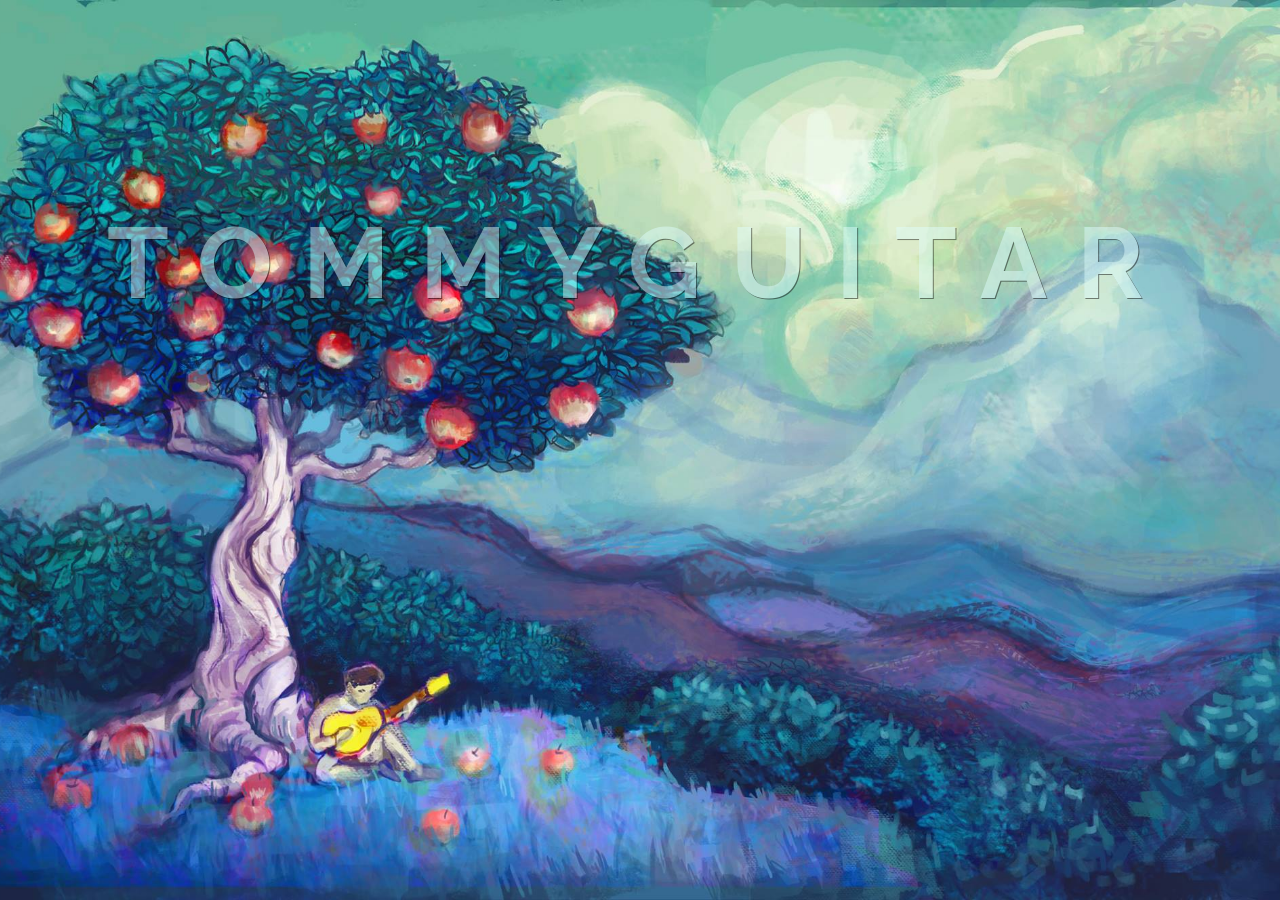
==== commit 5b3e19f2: "edited css made background image scale to window size" ====
--- a/index.html
+++ b/index.html
@@ -5,8 +5,6 @@
         <meta charset="utf-8">
  
          <title>TOMMYGUITAR</title>
-        
-        <link href="css/bootstrap.min.css" rel="stylesheet">
     
         
         <link href="css/custom.css" rel="stylesheet">
--- a/css/custom.css
+++ b/css/custom.css
@@ -1,8 +1,12 @@
 body {
 	background-image:url("../images/background5.jpg");
-	background-size: 1300px 760px;
+	-webkit-background-size: cover;
+-moz-background-size: cover;
+-o-background-size: cover;
+	background-size:cover;
 	background-repeat: no-repeat;
-	padding-top: 60px;
+	background-attachment: fixed;
+    background-position: center; 	
 	padding-bottom: 40px;	
 	line-height: 15px;
 	font-family: sans-serif;
@@ -16,16 +20,16 @@
 	color:lightcyan;
 	text-shadow: black 1px 1px;
 	letter-spacing: .3em;
-	font-size:100px;
+	font-size:6.25em;
 	font-weight: 700;
 	font-family: raleway !important;
 }
 
-#home small {
+#cs {
 	font-family: raleway !important;
 	font-weight: 700;
 	letter-spacing: 0.3em;
-	font-size:40px;
+	font-size:2.5em;
 	font-weight: bold;
 	text-shadow: black 1px 1px;
 	color: white;
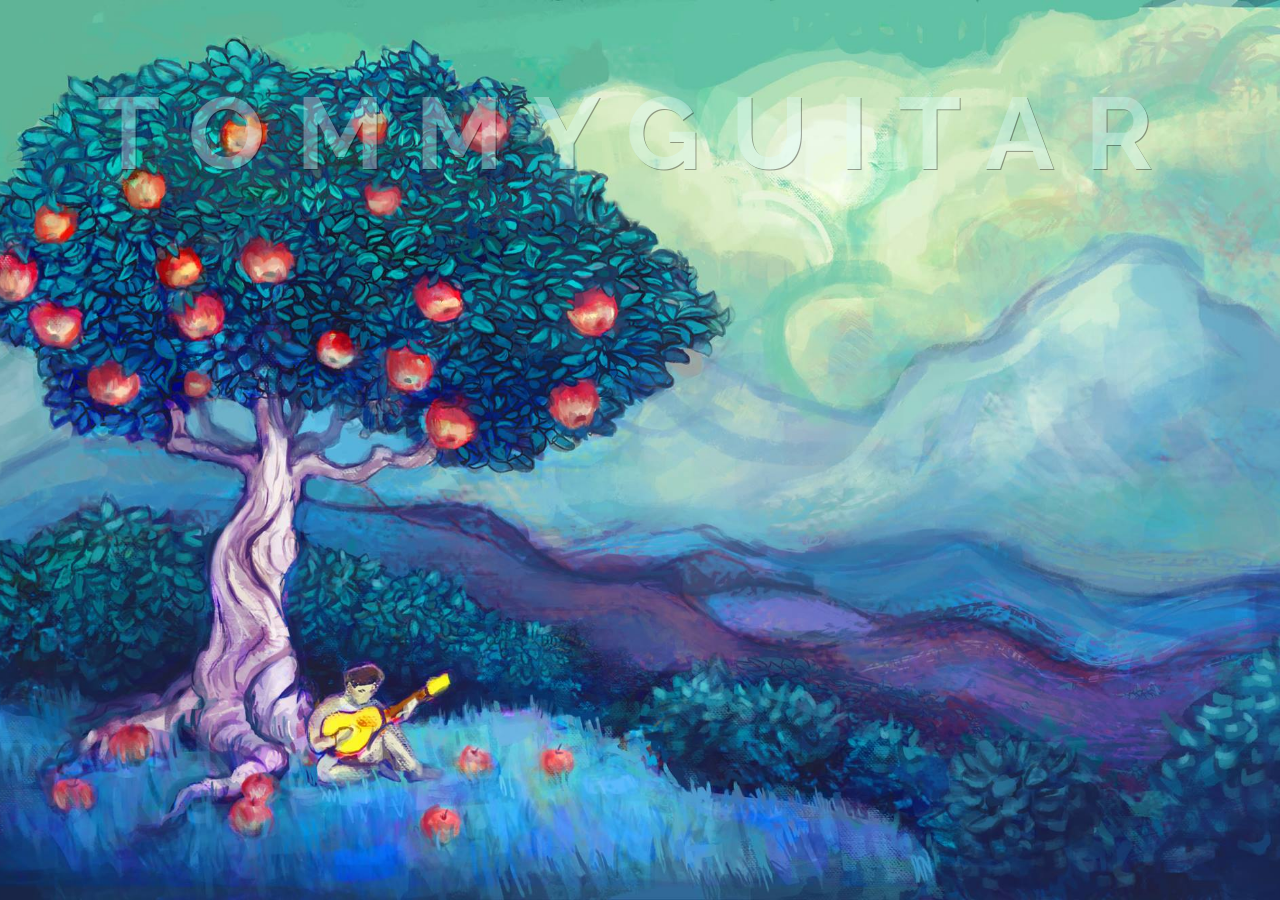
==== commit 9bd18e2c: "Updated code to be cleaner" ====
--- a/index.html
+++ b/index.html
@@ -17,13 +17,10 @@
         
     </head>
     
-    <!-- HTML and css code taken from mailchimp.com
-    bootply.com editor & twitter bootstrap template-->
-    
+    <!--Change-->
     <body>
     		<div id="container">
             	<div id="background"> 
-                    <br /><br /><br /><br /><br /><br /><br /><br /><br /><br /><br /><br />
                         <div id = "home">
                         	<h1 id="tg">TOMMYGUITAR</h1>
                             <h1 id="cs"><small>COMING SOON...</small></h1>
--- a/css/custom.css
+++ b/css/custom.css
@@ -1,5 +1,5 @@
 body {
-	background-image:url("../images/background5.jpg");
+	background-image:url("../images/background7.jpg");
 	-webkit-background-size: cover;
 -moz-background-size: cover;
 -o-background-size: cover;
@@ -10,6 +10,7 @@
 	padding-bottom: 40px;	
 	line-height: 15px;
 	font-family: sans-serif;
+	 
 }
 
 h1 {
@@ -20,17 +21,41 @@
 	color:lightcyan;
 	text-shadow: black 1px 1px;
 	letter-spacing: .3em;
-	font-size:6.25em;
+	font-size:8vw;
 	font-weight: 700;
 	font-family: raleway !important;
+	text-size-adjust: auto;
+	-moz-text-size-adjust: auto;
+	-webkit-text-size-adjust: auto;
+	-ms-text-size-adjust: auto;
 }
 
 #cs {
 	font-family: raleway !important;
 	font-weight: 700;
 	letter-spacing: 0.3em;
-	font-size:2.5em;
+	font-size:4vw;
 	font-weight: bold;
 	text-shadow: black 1px 1px;
 	color: white;
+}
+
+#home {
+	margin-top: 10%;	
+}
+
+@media only screen and (max-width 320px){	
+	
+	#tg {
+		font-family: raleway !important;
+		font-size: 16px;
+		letter-spacing: 0.2em;
+	}
+	
+	#cs {
+		font-family: raleway !important;
+		font-size: 8px;
+		letter-spacing: 0.2em;
+	}
+
 }
